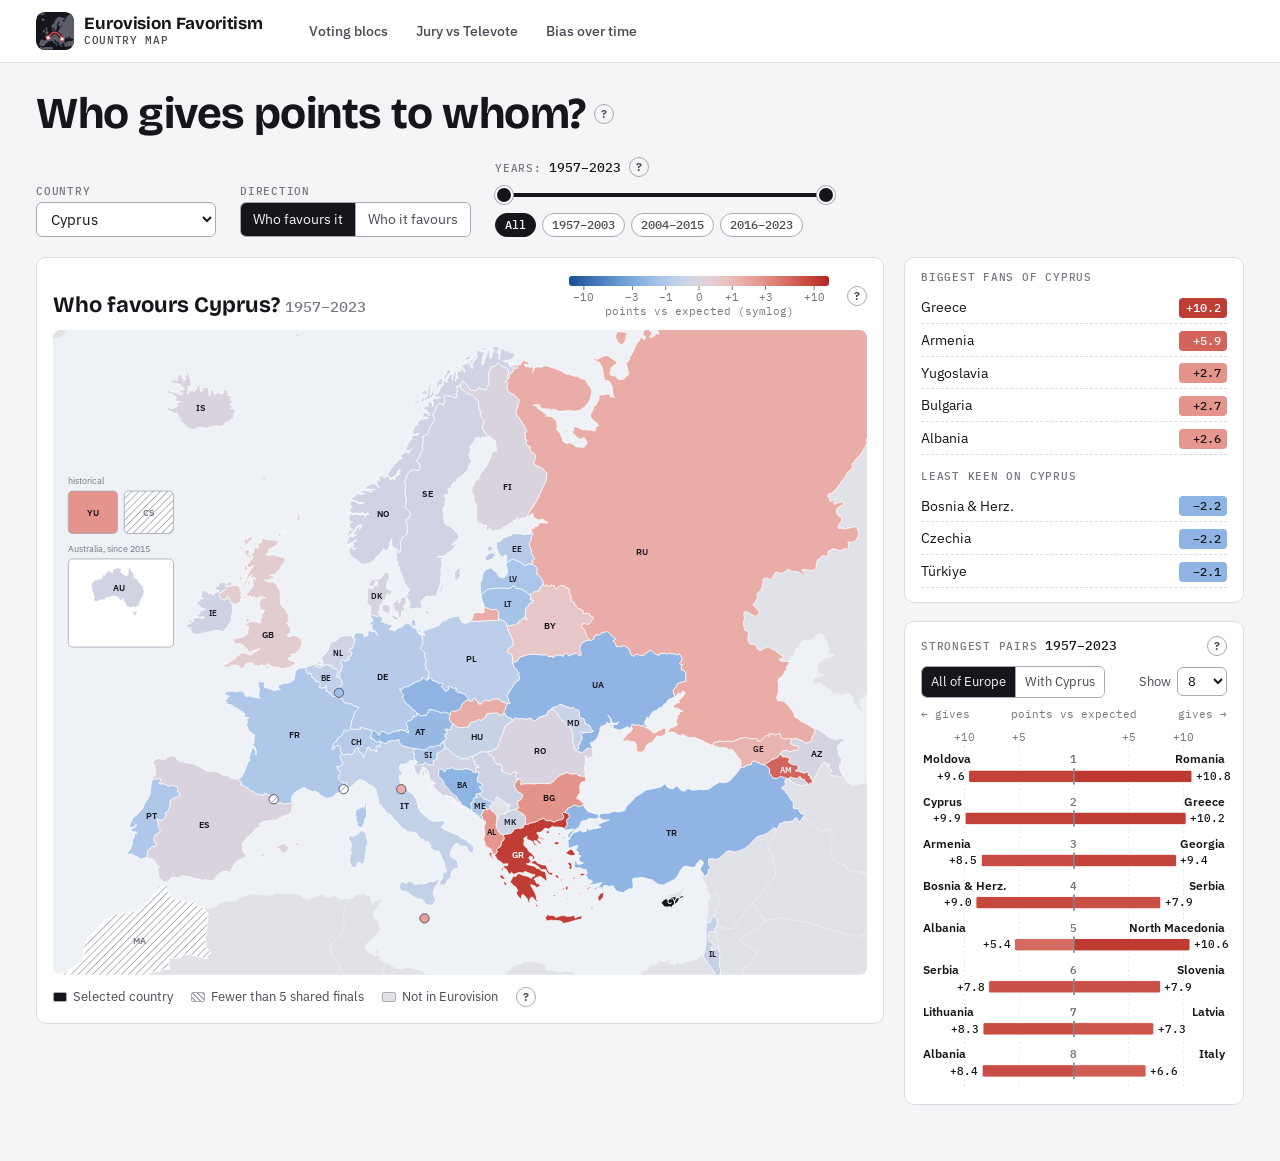
==== index.html @ 274caf83 "Replace the bond lines on the map with a paired bar chart The strongest pairs are no longer drawn on" ====
<!DOCTYPE html>
<html lang="en">
<head>
  <meta charset="utf-8">
  <meta name="viewport" content="width=device-width, initial-scale=1, viewport-fit=cover">
  <title>Eurovision favoritism map</title>
  <link rel="icon" href="img/favicon.svg" type="image/svg+xml">
  <link rel="preconnect" href="https://fonts.googleapis.com">
  <link rel="stylesheet" href="https://fonts.googleapis.com/css2?family=Bricolage+Grotesque:opsz,wght@12..96,500;12..96,700&family=IBM+Plex+Sans:wght@400;500;600&family=IBM+Plex+Mono:wght@400;500&display=swap">
  <link rel="stylesheet" href="css/site.css">
  <link rel="stylesheet" href="css/europe-map.css">
  <link rel="stylesheet" href="css/map.css">
  <script src="js/vendor/d3.min.js" defer></script>
  <script src="js/vendor/topojson-client.min.js" defer></script>
  <script type="module" src="js/pages/map.js"></script>
</head>
<body>
<header class="topbar" id="topbar"></header>

<main class="wrap">
  <header class="ttl">
    <h1>Who gives points to whom?</h1>
    <button type="button" class="help" aria-label="How to read this page" aria-controls="h-page" aria-expanded="false">?</button>
  </header>

  <div class="controls">
    <div class="ctl">
      <label for="focus">Country</label>
      <select id="focus"></select>
    </div>
    <div class="ctl">
      <span class="lbl">Direction</span>
      <div class="seg" id="direction" role="group" aria-label="Direction">
        <button type="button" data-value="in" aria-pressed="true">Who favours it</button>
        <button type="button" data-value="out" aria-pressed="false">Who it favours</button>
      </div>
    </div>
    <div class="ctl">
      <span class="ttl">
        <span class="lbl" id="years-label">Years: <span class="mono val" id="years-value">1957–2023</span></span>
        <button type="button" class="help" aria-label="About the years" aria-controls="h-years" aria-expanded="false">?</button>
      </span>
      <div class="range" id="years" role="group" aria-labelledby="years-label"></div>
      <div class="presets" id="presets">
        <button type="button" data-range="1957-2023">All</button>
        <button type="button" data-range="1957-2003">1957–2003</button>
        <button type="button" data-range="2004-2015">2004–2015</button>
        <button type="button" data-range="2016-2023">2016–2023</button>
      </div>
    </div>
  </div>

  <section class="panel" aria-label="Favoritism map">
    <div class="stage">
      <div class="stage-head">
        <h2><span id="map-title">Who favours Cyprus?</span> <span class="yr" id="map-years"></span></h2>
        <div class="ttl">
          <svg id="legend" class="legend" role="img" aria-label="Colour scale: points above or below expected, on a symmetric log scale"></svg>
          <button type="button" class="help" aria-label="About the colour scale" aria-controls="h-scale" aria-expanded="false">?</button>
        </div>
      </div>
      <div class="mapbox"><svg id="map" role="img" aria-label="Map of Europe coloured by favoritism toward the selected country"></svg></div>
      <div class="keys">
        <span class="key"><i class="swatch c-fg"></i>Selected country</span>
        <span class="key"><i class="swatch hatch"></i><span id="hatch-text">Fewer than 5 shared finals</span></span>
        <span class="key"><i class="swatch c-land"></i>Not in Eurovision</span>
        <button type="button" class="help" aria-label="About the map" aria-controls="h-keys" aria-expanded="false">?</button>
      </div>
    </div>

    <aside class="side">
      <div class="card">
        <div class="lbl" id="top-heading">Biggest fans</div>
        <ol class="rank" id="top"></ol>
        <div class="lbl" id="low-heading">Least keen</div>
        <ol class="rank" id="low"></ol>
      </div>
      <div class="card" id="bond-card">
        <div class="ttl spread">
          <div class="lbl">Strongest pairs <span class="val mono" id="bond-years"></span></div>
          <button type="button" class="help" aria-label="How to read the strongest pairs" aria-controls="h-bonds" aria-expanded="false">?</button>
        </div>
        <div class="bond-controls">
          <div class="seg" id="bond-scope" role="group" aria-label="Which pairs">
            <button type="button" data-value="all" aria-pressed="true">All of Europe</button>
            <button type="button" data-value="focus" id="bond-scope-focus" aria-pressed="false">With Cyprus</button>
          </div>
          <label class="bond-count">Show <select id="bonds">
            <option>5</option><option selected>8</option><option>10</option><option>15</option>
          </select></label>
        </div>
        <svg id="bond-chart" role="group" aria-label="The strongest mutual pairs: what each country gives the other"></svg>
      </div>
    </aside>
  </section>
</main>

<div class="help-pop" id="h-page" role="tooltip" hidden>
  <p>Pick a country in the list or click it on the map. Every other country is coloured by its <b>favoritism</b>: how many more or fewer points it gives than expected.</p>
  <p><b>Expected</b> is the average the receiving country got from all voters that year. +10 means about ten extra points in every final the two met in. A song that everyone liked raises the average too, so it does not show up as favoritism.</p>
  <p><b>Who favours it</b> colours the countries that give points to the selected country. <b>Who it favours</b> colours the countries it gives points to.</p>
  <p>The page opens on the country you are visiting from (we guess from the browser's time zone and language). Add <b>#dk</b>, <b>#se</b> and so on to the address to open on another one.</p>
</div>
<div class="help-pop" id="h-years" role="tooltip" hidden>
  <p>Only finals count, 1957–2023. There was no contest in 2020, and the 2023 "rest of world" televote is left out.</p>
  <p>A pair has to have met often enough for its average to mean something: at least <b>5</b> shared finals for ranges of 20 years or more, <b>3</b> for 8–19 years and <b>1</b> for shorter ranges. Pairs below that are hatched.</p>
  <p>The presets follow the voting rules: the 12-point system up to 2003, semi-finals from 2004, separate jury and televote points from 2016.</p>
</div>
<div class="help-pop" id="h-scale" role="tooltip" hidden>
  <p>The colours use a <b>symmetric log scale</b> (symlog). Half of all country pairs are within ±1 point and a few reach +13. On a straight scale the small ones all turn grey.</p>
  <p>Symlog is linear close to 0 and logarithmic further out, so you can tell 0.5 from 2 and also 5 from 13. A plain log scale would not work, because the values can be 0 or negative.</p>
  <p>Both sides use the same steps: equally strong red and blue mean the same number of points.</p>
</div>
<div class="help-pop" id="h-keys" role="tooltip" hidden>
  <p>Andorra, Monaco, San Marino, Malta and Luxembourg are too small to click, so they are drawn as dots.</p>
  <p>Australia, Yugoslavia and Serbia &amp; Montenegro sit in the boxes on the left. Grey countries never took part. Hover a country for its exact value.</p>
</div>
<div class="help-pop" id="h-bonds" role="tooltip" hidden>
  <p>The pairs of countries that favour <b>each other</b> most, ranked by the average of the two directions.</p>
  <p>Each row is one pair. A country's bar grows toward its own name and shows what it <b>gives</b> the other. All bars start at 0 and share one scale, so you can compare any two directly. A long and a short bar in one row is a one-sided friendship.</p>
  <p>Hover a row to find the two countries on the map. Hover a country on the map to find its pairs here. Click a row to open the map on that pair.</p>
  <p>We first drew these as arrows and then as wedges on the map. They crossed each other in the Balkans, fought with the map colours, and their thickness was hard to compare. Bar length from a shared zero is one of the most accurate ways to compare amounts (Mackinlay 1986).</p>
</div>
</body>
</html>
---- css/site.css ----
/* Shared styles: colours, type, top bar, controls, cards.
   Each page adds its own small stylesheet on top of this one. */

:root {
  --bg: #f5f5f7; --surface: #ffffff; --surface-2: #ececf1;
  --fg: #15151b; --fg-2: #4a4a56; --muted: #767682;
  --line: #dcdce4; --line-strong: #a9a9b6;
  --sea: #eef1f5; --land: #e1e2e8; --accent: #0f6b77;

  /* favoritism scale: blue = fewer points than expected, red = more */
  --neg2: #184f95; --neg1: #7fb0ec; --mid: #ebebef; --pos1: #ee9488; --pos2: #b3261e;

  --jury: #2a78d6; --tele: #eb6834;

  /* voting blocs: one hue per group, none of them the red or blue of the favoritism scale */
  --bloc-1: #008f88; --bloc-2: #e6a117; --bloc-3: #6a45ad;
  --bloc-4: #58b34a; --bloc-5: #e06aa9; --bloc-6: #8a4a1c;
  --bloc-7: #39485e; --bloc-8: #a3a23c;
  --no-bloc: #c7c8d2;

  --logo-bg: #15151b; --logo-land: #5b5c6b;

  --display: "Bricolage Grotesque", "Avenir Next", system-ui, sans-serif;
  --body: "IBM Plex Sans", system-ui, -apple-system, "Segoe UI", sans-serif;
  --mono: "IBM Plex Mono", ui-monospace, "SF Mono", Menlo, monospace;
}

@media (prefers-color-scheme: dark) {
  :root:not([data-theme="light"]) {
    --bg: #121216; --surface: #1b1b21; --surface-2: #26262e;
    --fg: #efeff3; --fg-2: #c2c2cc; --muted: #8e8e9a;
    --line: #33333d; --line-strong: #5a5a66;
    --sea: #16171c; --land: #24252c; --accent: #55b8c4;
    --neg2: #6aa6f0; --neg1: #2b5591; --mid: #3a3a43; --pos1: #8e3a33; --pos2: #ef6b62;
    --jury: #3987e5; --tele: #d95926;
    --bloc-1: #2bb8af; --bloc-2: #e0a02a; --bloc-3: #a288e3; --bloc-4: #6cc45c; --bloc-5: #e57fb6; --bloc-6: #c07a45; --bloc-7: #8fa0b8; --bloc-8: #c2c15a; --no-bloc: #3b3c47;
    --logo-bg: #26262e; --logo-land: #6a6b7a;
    color-scheme: dark;
  }
}
:root[data-theme="dark"] {
  --bg: #121216; --surface: #1b1b21; --surface-2: #26262e;
  --fg: #efeff3; --fg-2: #c2c2cc; --muted: #8e8e9a;
  --line: #33333d; --line-strong: #5a5a66;
  --sea: #16171c; --land: #24252c; --accent: #55b8c4;
  --neg2: #6aa6f0; --neg1: #2b5591; --mid: #3a3a43; --pos1: #8e3a33; --pos2: #ef6b62;
  --jury: #3987e5; --tele: #d95926;
  --bloc-1: #2bb8af; --bloc-2: #e0a02a; --bloc-3: #a288e3; --bloc-4: #6cc45c; --bloc-5: #e57fb6; --bloc-6: #c07a45; --bloc-7: #8fa0b8; --bloc-8: #c2c15a; --no-bloc: #3b3c47;
  --logo-bg: #26262e; --logo-land: #6a6b7a;
  color-scheme: dark;
}

* { box-sizing: border-box; }
[hidden] { display: none !important; }
body { margin: 0; background: var(--bg); color: var(--fg); font: 15px/1.55 var(--body); }
h1 { font: 700 clamp(28px, 4.4vw, 44px)/1.05 var(--display); margin: 0; letter-spacing: -.01em; text-wrap: balance; }
h2 { font: 700 22px/1.2 var(--display); margin: 0; text-wrap: balance; }
h2 .yr { font: 500 15px/1 var(--mono); color: var(--muted); }
svg { display: block; width: 100%; height: auto; }
svg text { font-family: var(--body); }
svg .mono, .mono { font-family: var(--mono); }
button:focus-visible, select:focus-visible, a:focus-visible { outline: 2px solid var(--accent); outline-offset: 2px; }
.visually-hidden { position: absolute; width: 1px; height: 1px; overflow: hidden; clip-path: inset(50%); white-space: nowrap; }

@media (prefers-reduced-motion: reduce) {
  * { transition: none !important; animation: none !important; }
}

/* ---------- top bar */
.topbar { display: block; position: sticky; top: 0; z-index: 30; background: color-mix(in srgb, var(--surface) 92%, transparent); backdrop-filter: blur(8px); border-bottom: 1px solid var(--line); }
.topbar-in { width: 100%; max-width: 1240px; margin: 0 auto; padding-block: 10px; padding-left: max(16px, env(safe-area-inset-left, 0px)); padding-right: max(16px, env(safe-area-inset-right, 0px)); display: flex; align-items: center; gap: 12px 28px; flex-wrap: wrap; }
.brand { display: flex; align-items: center; gap: 10px; color: var(--fg); text-decoration: none; border-radius: 10px; padding: 2px 6px 2px 2px; margin-left: -2px; }
.brand:hover .brand-txt b { text-decoration: underline; text-underline-offset: 3px; }
.logo { width: 38px; height: 38px; flex: none; }
.logo-bg { fill: var(--logo-bg); }
.logo-land { fill: var(--logo-land); }
.logo-arc { fill: none; stroke: #e5484d; stroke-width: 2.6; stroke-linecap: round; }
.logo-arc-halo { fill: none; stroke: var(--logo-bg); stroke-width: 5.5; stroke-linecap: round; }
.logo-dot { fill: #ffffff; stroke: #e5484d; stroke-width: 1.6; }
.brand-txt { display: grid; line-height: 1.15; }
.brand-txt b { font: 700 17px/1.1 var(--display); letter-spacing: -.005em; }
.brand-txt small { font: 500 11px/1.3 var(--mono); letter-spacing: .06em; text-transform: uppercase; color: var(--muted); }
.brand[aria-current=page] .brand-txt small { color: var(--fg-2); }
.topbar nav { min-width: 0; flex: 1 1 200px; }
.topbar nav ul { list-style: none; margin: 0; padding: 0; display: flex; gap: 4px; overflow-x: auto; scrollbar-width: none; }
.topbar nav a { display: block; white-space: nowrap; font: 500 14px/1 var(--body); color: var(--fg-2); text-decoration: none; padding: 10px 12px; border-radius: 7px; }
.topbar nav a:hover { background: var(--surface-2); color: var(--fg); }
.topbar nav a[aria-current=page] { background: var(--fg); color: var(--bg); }

/* ---------- page layout */
.wrap { max-width: 1240px; margin: 0 auto; padding-block: 28px 56px; padding-left: max(16px, env(safe-area-inset-left, 0px)); padding-right: max(16px, env(safe-area-inset-right, 0px)); display: grid; gap: 20px; }
.ttl { display: flex; align-items: center; gap: 8px; flex-wrap: wrap; min-width: 0; }
.ttl.spread { justify-content: space-between; }
.panel { display: grid; grid-template-columns: minmax(0, 1fr) var(--aside, 290px); gap: 20px; align-items: start; }
@media (max-width: 920px) { .panel { grid-template-columns: minmax(0, 1fr); } }
.stage, .card { background: var(--surface); border: 1px solid var(--line); border-radius: 10px; display: grid; }
.stage { padding: 16px; min-width: 0; gap: 12px; }
.card { padding: 14px 16px; gap: 10px; }
.card p { margin: 0; color: var(--fg-2); }
.stage-head { display: flex; flex-wrap: wrap; justify-content: space-between; align-items: end; gap: 10px 20px; }
.side { display: grid; gap: 18px; font-size: 14px; }
.scroll { overflow-x: auto; min-width: 0; }
.sub { margin: 0; color: var(--fg-2); font-size: 14px; max-width: 70ch; }
.loading { color: var(--muted); font-size: 14px; }
.error { color: var(--pos2); }

/* ---------- controls */
.controls { display: flex; flex-wrap: wrap; gap: 14px 24px; align-items: end; }
.ctl { display: grid; gap: 5px; }
.lbl, .ctl label { font: 500 11px/1 var(--mono); letter-spacing: .07em; text-transform: uppercase; color: var(--muted); }
.lbl .val, .ctl label .val { color: var(--fg); text-transform: none; letter-spacing: 0; font-size: 13px; }
select { font: inherit; color: var(--fg); background: var(--surface); border: 1px solid var(--line-strong); border-radius: 6px; padding: 6px 10px; min-width: 180px; }
input[type=range] { width: 200px; accent-color: var(--fg); margin: 6px 0 2px; }

.seg { display: inline-flex; border: 1px solid var(--line-strong); border-radius: 6px; overflow: hidden; }
.seg button { font: inherit; font-size: 14px; background: var(--surface); color: var(--fg-2); border: 0; padding: 6px 12px; cursor: pointer; }
.seg button + button { border-left: 1px solid var(--line-strong); }
.seg button[aria-pressed=true] { background: var(--fg); color: var(--bg); }
.seg.tight { margin-top: 4px; }

.presets { display: flex; flex-wrap: wrap; gap: 6px; }
.presets button { font: 500 12px/1 var(--mono); background: var(--surface); color: var(--fg-2); border: 1px solid var(--line-strong); border-radius: 999px; padding: 5px 9px; cursor: pointer; }
.presets button[aria-pressed=true] { background: var(--fg); color: var(--bg); border-color: var(--fg); }

/* two-handle year slider (js/shared/year-range.js) */
.range { position: relative; width: min(var(--range-w, 340px), 82vw); height: 26px; }
.range .track, .range .fill { position: absolute; top: 11px; height: 4px; border-radius: 2px; }
.range .track { left: 9px; right: 9px; background: var(--line); }
.range .fill { background: var(--fg); }
.range input[type=range] { position: absolute; inset: 0; width: 100%; height: 26px; margin: 0; background: none; pointer-events: none; -webkit-appearance: none; appearance: none; }
.range input[type=range]::-webkit-slider-runnable-track { background: none; height: 26px; }
.range input[type=range]::-moz-range-track { background: none; }
.range input[type=range]::-webkit-slider-thumb { -webkit-appearance: none; pointer-events: auto; width: 18px; height: 18px; margin-top: 4px; border-radius: 50%; background: var(--fg); border: 2px solid var(--surface); box-shadow: 0 0 0 1px var(--line-strong); cursor: grab; }
.range input[type=range]::-moz-range-thumb { pointer-events: auto; width: 14px; height: 14px; border-radius: 50%; background: var(--fg); border: 2px solid var(--surface); box-shadow: 0 0 0 1px var(--line-strong); cursor: grab; }
.range input[type=range]:focus-visible { outline: none; }
.range input[type=range]:focus-visible::-webkit-slider-thumb { box-shadow: 0 0 0 3px var(--accent); }
.range input[type=range]:focus-visible::-moz-range-thumb { box-shadow: 0 0 0 3px var(--accent); }
.range-ticks { display: flex; justify-content: space-between; width: min(var(--range-w, 340px), 82vw); padding: 0 4px; font: 11px/1 var(--mono); color: var(--muted); }

/* ---------- legends and ranked lists */
.keys { display: flex; flex-wrap: wrap; gap: 6px 18px; font-size: 13px; color: var(--fg-2); align-items: center; }
.key { display: inline-flex; align-items: center; gap: 6px; }
/* a swatch takes its colour from --c, set by one of the c-* classes */
.swatch { width: 14px; height: 10px; border-radius: 2px; display: inline-block; background: var(--c, transparent); border: 1px solid var(--line-strong); }
.swatch.dot { width: 10px; height: 10px; border-radius: 50%; border: 0; }
.swatch.ring { width: 10px; height: 10px; border-radius: 50%; background: transparent; border: 2px solid var(--fg-2); }
.swatch.line { width: 18px; height: 0; background: none; border: 0; border-top: 2.5px solid var(--c, var(--fg)); border-radius: 0; }
.swatch.line.dash { border-top-style: dashed; }
.swatch.hatch { background: repeating-linear-gradient(45deg, var(--surface) 0 2px, var(--line-strong) 2px 3.5px); }
.c-fg { --c: var(--fg); } .c-fg2 { --c: var(--fg-2); } .c-land { --c: var(--land); }
.c-nobloc { --c: var(--no-bloc); } .c-jury { --c: var(--jury); } .c-tele { --c: var(--tele); } .c-accent { --c: var(--accent); }

.rank { margin: 0; padding: 0; list-style: none; display: grid; gap: 2px; font-variant-numeric: tabular-nums; }
.rank li { display: grid; grid-template-columns: 1fr auto; gap: 10px; align-items: center; padding: 4px 0; border-bottom: 1px dashed var(--line); }
.rank li button { all: unset; cursor: pointer; color: var(--fg); }
.rank li button:hover { text-decoration: underline; }
.rank li button:focus-visible { outline: 2px solid var(--accent); outline-offset: 2px; }
.rank .empty { color: var(--muted); }
.rank + .lbl { margin-top: 6px; }
.pill { font: 500 12px/1 var(--mono); padding: 4px 6px; border-radius: 4px; min-width: 48px; text-align: right; }

/* ---------- tooltip */
.tip { position: fixed; z-index: 40; pointer-events: none; background: var(--surface); color: var(--fg); border: 1px solid var(--line-strong); border-radius: 6px; padding: 7px 10px; font-size: 13px; line-height: 1.4; box-shadow: 0 4px 14px rgb(0 0 0 / .14); max-width: 260px; }
.tip b { font-weight: 600; }
.tip .m { font-family: var(--mono); color: var(--fg-2); }

/* ---------- "?" help buttons: hover or focus to peek, click to pin, Esc to close */
.help { all: unset; box-sizing: border-box; display: inline-grid; place-items: center; width: 20px; height: 20px; flex: none; border-radius: 50%; border: 1.5px solid var(--line-strong); color: var(--fg-2); font: 600 12px/1 var(--body); cursor: help; vertical-align: middle; text-transform: none; letter-spacing: 0; }
.help:hover, .help[aria-expanded=true] { background: var(--fg); color: var(--bg); border-color: var(--fg); }
.help:focus-visible { outline: 2px solid var(--accent); outline-offset: 2px; }
.help-pop { position: fixed; z-index: 50; max-width: calc(100vw - 24px); background: var(--surface); color: var(--fg-2); border: 1px solid var(--line-strong); border-radius: 8px; padding: 12px 14px; font: 400 13.5px/1.5 var(--body); box-shadow: 0 8px 24px rgb(0 0 0 / .18); }
.help-pop b { color: var(--fg); font-weight: 600; }
.help-pop p { margin: 0 0 7px; }
.help-pop p:last-child { margin: 0; }

/* ---------- chart pieces shared by the pages */
.axis text, .tick-label { font: 11px var(--mono); fill: var(--muted); }
.axis line, .axis path { stroke: none; }
.grid line { stroke: var(--line); stroke-width: .8; }
.grid .zero { stroke-width: 1.2; }
.country { cursor: pointer; transition: fill .25s; }
---- css/europe-map.css ----
/* The Europe map (js/shared/europe-map.js), used on the country map and the voting-blocs page. */
.mapbox { border-radius: 8px; overflow: hidden; background: var(--sea); }
.map-context path { fill: var(--land); stroke: var(--sea); stroke-width: .6; }
.country { stroke: var(--surface); stroke-width: .8; }
.country.micro { stroke: var(--fg-2); stroke-width: 1; }
.country.micro.is-selected { r: 7px; }
.country.boxed { stroke: var(--line-strong); stroke-width: 1; }
/* outline of the hovered country: a copy of its shape, drawn above all the others */
.country-outline { fill: none; stroke: var(--fg); stroke-width: 3; stroke-linejoin: round; pointer-events: none; }
.country.is-dim { opacity: .25; }
.map-frame { fill: var(--surface); stroke: var(--line-strong); }
.map-note { font-size: 11px; fill: var(--muted); }
.map-labels { pointer-events: none; font-weight: 600; }
---- css/map.css ----
/* Country map page */
:root { --aside: 340px; }
.legend { width: 280px; }

/* strongest pairs: a paired bar chart beside the map */
.bond-controls { display: flex; flex-wrap: wrap; gap: 8px 12px; align-items: center; justify-content: space-between; }
.bond-controls .seg button { font-size: 13px; padding: 5px 9px; }
.bond-count { font-size: 13px; color: var(--fg-2); display: inline-flex; gap: 6px; align-items: center; }
.bond-count select { min-width: 0; padding: 4px 6px; font-size: 13px; }
#bond-chart { overflow: visible; }
#bond-chart .grid line { stroke: var(--line); stroke-dasharray: 2 3; }
.pair { cursor: pointer; outline: none; }
.pair .row-bg { fill: transparent; }
.pair:hover .row-bg, .pair:focus-visible .row-bg, .pair.is-on .row-bg { fill: var(--surface-2); }
.pair:focus-visible .row-bg { stroke: var(--accent); stroke-width: 1.5; }
.pair-name { font-size: 13px; font-weight: 600; fill: var(--fg); }
.rank-no { font: 600 11px var(--mono); fill: var(--muted); }
.bar { stroke: var(--surface); stroke-width: 1; }
.bar-value { font: 500 11px var(--mono); }
.mid-line { stroke: var(--fg-2); stroke-width: 1.2; }
.empty-note { font-size: 13px; fill: var(--muted); }
#bond-chart.has-focus .pair:not(.is-on) { opacity: .3; }
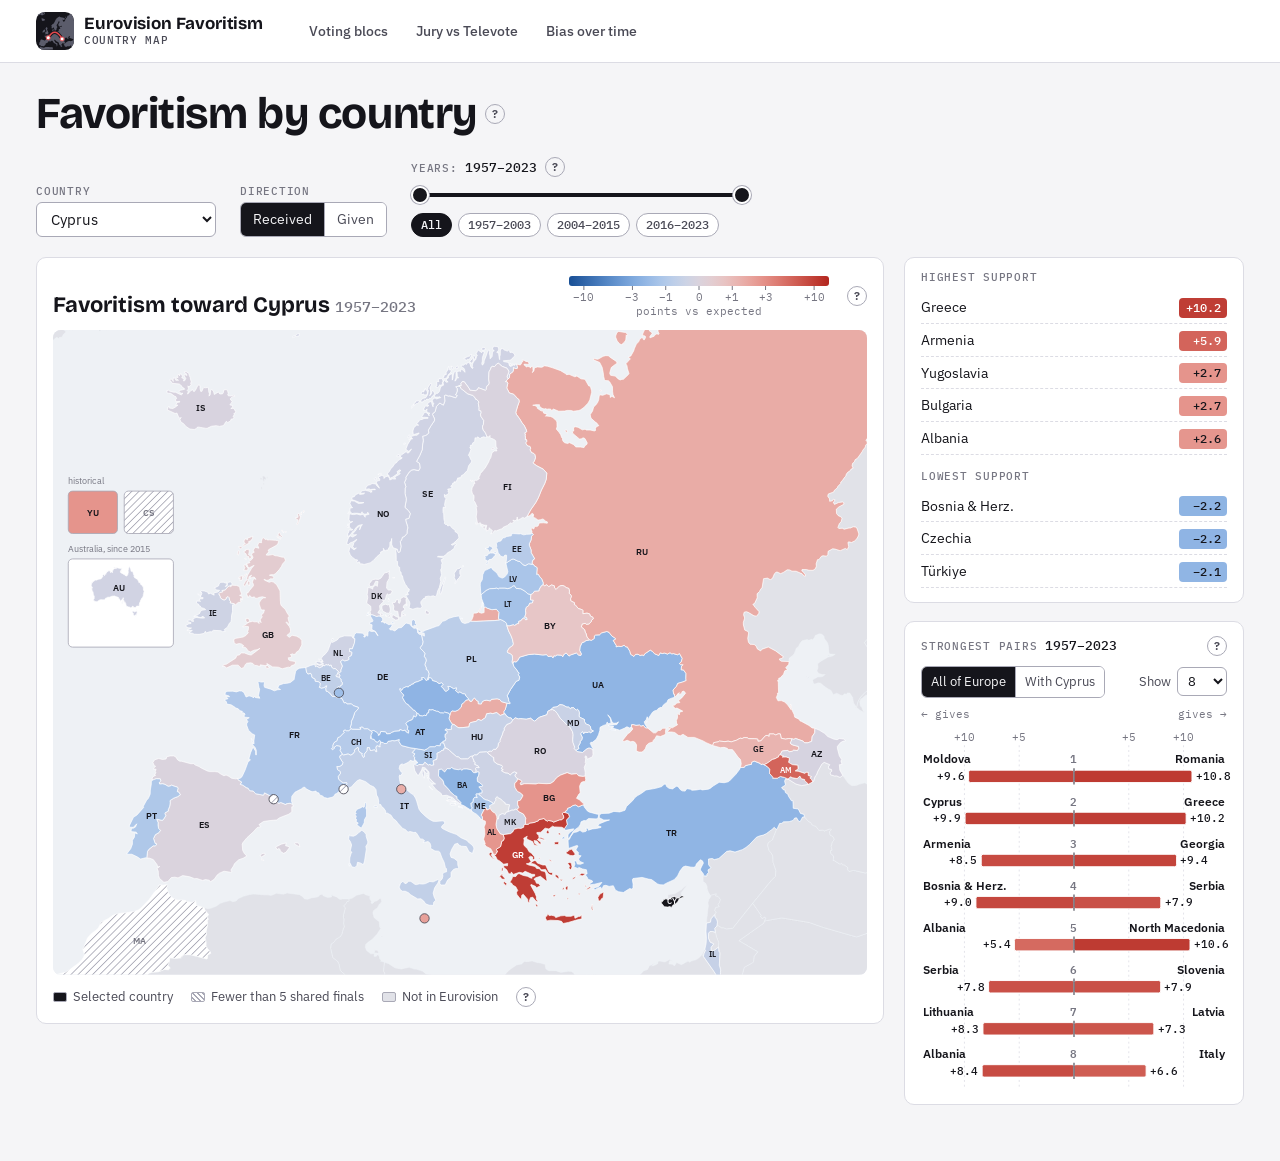
==== commit 2358f2ea: "Rewrite page text in a neutral register and shorten it Headings, labels, tooltips and help boxes rew" ====
--- a/index.html
+++ b/index.html
@@ -19,7 +19,7 @@
 
 <main class="wrap">
   <header class="ttl">
-    <h1>Who gives points to whom?</h1>
+    <h1>Favoritism by country</h1>
     <button type="button" class="help" aria-label="How to read this page" aria-controls="h-page" aria-expanded="false">?</button>
   </header>
 
@@ -31,8 +31,8 @@
     <div class="ctl">
       <span class="lbl">Direction</span>
       <div class="seg" id="direction" role="group" aria-label="Direction">
-        <button type="button" data-value="in" aria-pressed="true">Who favours it</button>
-        <button type="button" data-value="out" aria-pressed="false">Who it favours</button>
+        <button type="button" data-value="in" aria-pressed="true">Received</button>
+        <button type="button" data-value="out" aria-pressed="false">Given</button>
       </div>
     </div>
     <div class="ctl">
@@ -53,7 +53,7 @@
   <section class="panel" aria-label="Favoritism map">
     <div class="stage">
       <div class="stage-head">
-        <h2><span id="map-title">Who favours Cyprus?</span> <span class="yr" id="map-years"></span></h2>
+        <h2><span id="map-title">Favoritism toward Cyprus</span> <span class="yr" id="map-years"></span></h2>
         <div class="ttl">
           <svg id="legend" class="legend" role="img" aria-label="Colour scale: points above or below expected, on a symmetric log scale"></svg>
           <button type="button" class="help" aria-label="About the colour scale" aria-controls="h-scale" aria-expanded="false">?</button>
@@ -62,7 +62,7 @@
       <div class="mapbox"><svg id="map" role="img" aria-label="Map of Europe coloured by favoritism toward the selected country"></svg></div>
       <div class="keys">
         <span class="key"><i class="swatch c-fg"></i>Selected country</span>
-        <span class="key"><i class="swatch hatch"></i><span id="hatch-text">Fewer than 5 shared finals</span></span>
+        <span class="key"><i class="swatch hatch"></i><span id="hatch-text">Insufficient data</span></span>
         <span class="key"><i class="swatch c-land"></i>Not in Eurovision</span>
         <button type="button" class="help" aria-label="About the map" aria-controls="h-keys" aria-expanded="false">?</button>
       </div>
@@ -70,9 +70,9 @@
 
     <aside class="side">
       <div class="card">
-        <div class="lbl" id="top-heading">Biggest fans</div>
+        <div class="lbl" id="top-heading">Highest</div>
         <ol class="rank" id="top"></ol>
-        <div class="lbl" id="low-heading">Least keen</div>
+        <div class="lbl" id="low-heading">Lowest</div>
         <ol class="rank" id="low"></ol>
       </div>
       <div class="card" id="bond-card">
@@ -96,30 +96,21 @@
 </main>
 
 <div class="help-pop" id="h-page" role="tooltip" hidden>
-  <p>Pick a country in the list or click it on the map. Every other country is coloured by its <b>favoritism</b>: how many more or fewer points it gives than expected.</p>
-  <p><b>Expected</b> is the average the receiving country got from all voters that year. +10 means about ten extra points in every final the two met in. A song that everyone liked raises the average too, so it does not show up as favoritism.</p>
-  <p><b>Who favours it</b> colours the countries that give points to the selected country. <b>Who it favours</b> colours the countries it gives points to.</p>
-  <p>The page opens on the country you are visiting from (we guess from the browser's time zone and language). Add <b>#dk</b>, <b>#se</b> and so on to the address to open on another one.</p>
+  <p><b>Favoritism</b> is the points one country gives another, minus the average the recipient received from all voters that year, averaged over their shared finals.</p>
+  <p>Select a country in the list or on the map.</p>
 </div>
 <div class="help-pop" id="h-years" role="tooltip" hidden>
-  <p>Only finals count, 1957–2023. There was no contest in 2020, and the 2023 "rest of world" televote is left out.</p>
-  <p>A pair has to have met often enough for its average to mean something: at least <b>5</b> shared finals for ranges of 20 years or more, <b>3</b> for 8–19 years and <b>1</b> for shorter ranges. Pairs below that are hatched.</p>
-  <p>The presets follow the voting rules: the 12-point system up to 2003, semi-finals from 2004, separate jury and televote points from 2016.</p>
+  <p>Finals only, 1957–2023; no contest in 2020. Minimum shared finals per pair: 5 for ranges of 20+ years, 3 for 8–19 years, 1 otherwise.</p>
 </div>
 <div class="help-pop" id="h-scale" role="tooltip" hidden>
-  <p>The colours use a <b>symmetric log scale</b> (symlog). Half of all country pairs are within ±1 point and a few reach +13. On a straight scale the small ones all turn grey.</p>
-  <p>Symlog is linear close to 0 and logarithmic further out, so you can tell 0.5 from 2 and also 5 from 13. A plain log scale would not work, because the values can be 0 or negative.</p>
-  <p>Both sides use the same steps: equally strong red and blue mean the same number of points.</p>
+  <p>Symmetric log scale: linear near zero and logarithmic beyond ±1, so both small and large values remain distinguishable. Red and blue are symmetric.</p>
 </div>
 <div class="help-pop" id="h-keys" role="tooltip" hidden>
-  <p>Andorra, Monaco, San Marino, Malta and Luxembourg are too small to click, so they are drawn as dots.</p>
-  <p>Australia, Yugoslavia and Serbia &amp; Montenegro sit in the boxes on the left. Grey countries never took part. Hover a country for its exact value.</p>
+  <p>Micro-states are shown as dots; Australia and former states in the inset boxes.</p>
 </div>
 <div class="help-pop" id="h-bonds" role="tooltip" hidden>
-  <p>The pairs of countries that favour <b>each other</b> most, ranked by the average of the two directions.</p>
-  <p>Each row is one pair. A country's bar grows toward its own name and shows what it <b>gives</b> the other. All bars start at 0 and share one scale, so you can compare any two directly. A long and a short bar in one row is a one-sided friendship.</p>
-  <p>Hover a row to find the two countries on the map. Hover a country on the map to find its pairs here. Click a row to open the map on that pair.</p>
-  <p>We first drew these as arrows and then as wedges on the map. They crossed each other in the Balkans, fought with the map colours, and their thickness was hard to compare. Bar length from a shared zero is one of the most accurate ways to compare amounts (Mackinlay 1986).</p>
+  <p>Pairs ranked by mutual favoritism (mean of both directions). Each bar shows the points given by the country on that side, on a shared scale from zero.</p>
+  <p>Hover a row to locate the pair on the map.</p>
 </div>
 </body>
 </html>
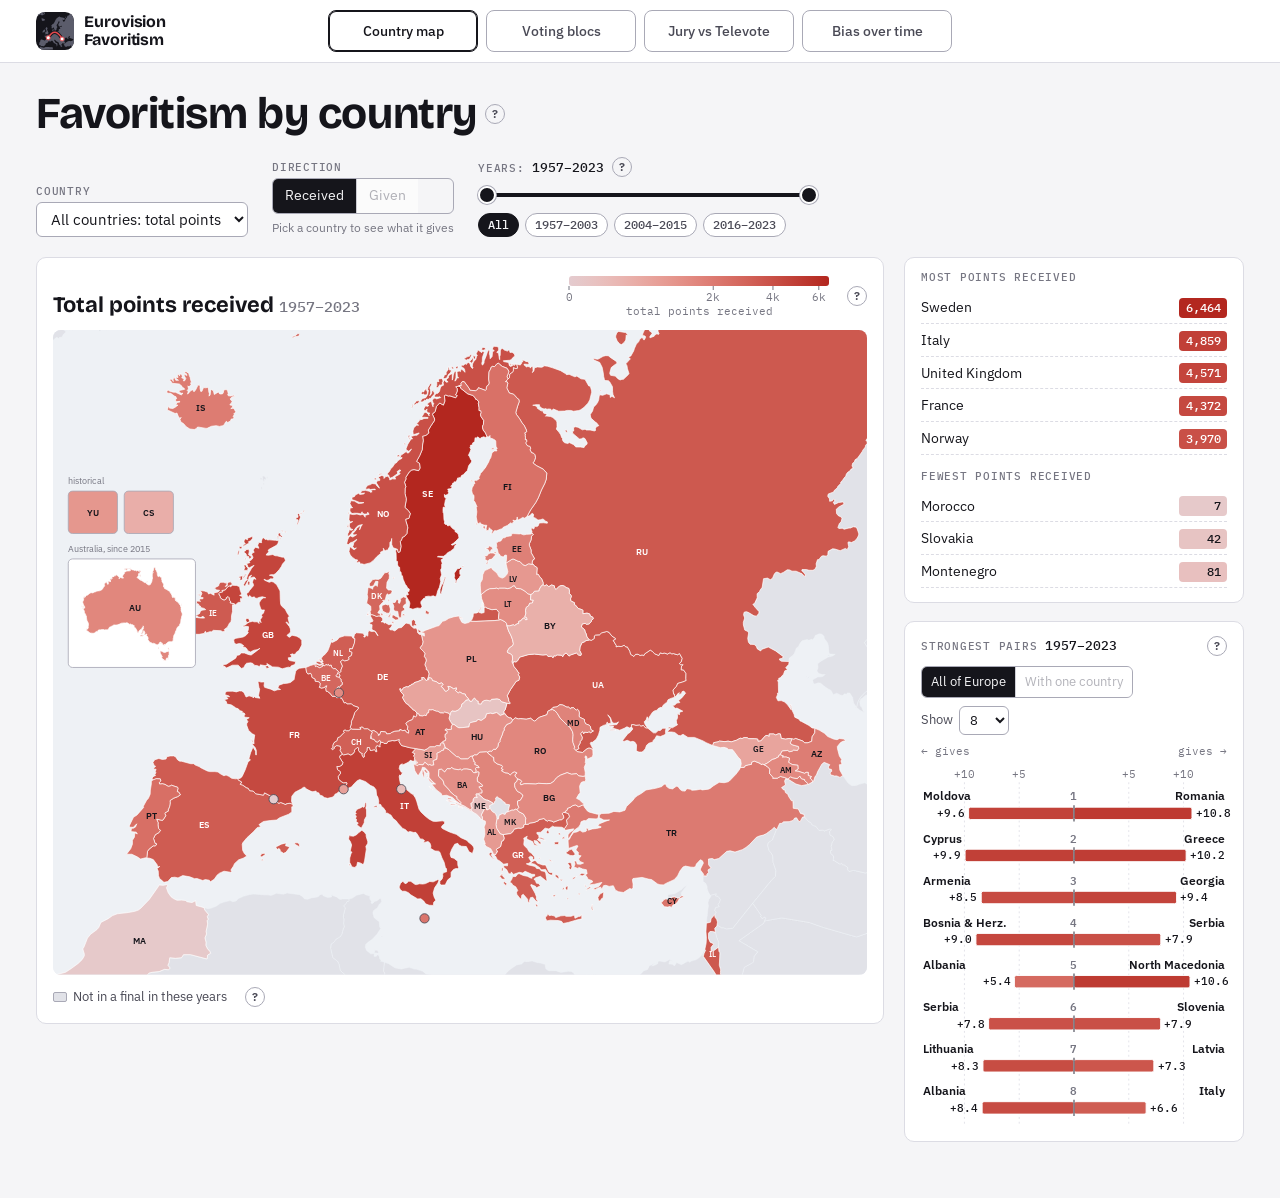
==== commit f6f5d93e: "Map opens on total points; grey out countries with no final; larger Australia; show 2020 as a gap in" ====
--- a/index.html
+++ b/index.html
@@ -32,8 +32,9 @@
       <span class="lbl">Direction</span>
       <div class="seg" id="direction" role="group" aria-label="Direction">
         <button type="button" data-value="in" aria-pressed="true">Received</button>
-        <button type="button" data-value="out" aria-pressed="false">Given</button>
+        <button type="button" data-value="out" id="dir-out" aria-pressed="false" disabled>Given</button>
       </div>
+      <span class="hint" id="focus-hint">Pick a country to see what it gives</span>
     </div>
     <div class="ctl">
       <span class="ttl">
@@ -53,17 +54,17 @@
   <section class="panel" aria-label="Favoritism map">
     <div class="stage">
       <div class="stage-head">
-        <h2><span id="map-title">Favoritism toward Cyprus</span> <span class="yr" id="map-years"></span></h2>
+        <h2><span id="map-title">Total points received</span> <span class="yr" id="map-years"></span></h2>
         <div class="ttl">
           <svg id="legend" class="legend" role="img" aria-label="Colour scale: points above or below expected, on a symmetric log scale"></svg>
           <button type="button" class="help" aria-label="About the colour scale" aria-controls="h-scale" aria-expanded="false">?</button>
         </div>
       </div>
-      <div class="mapbox"><svg id="map" role="img" aria-label="Map of Europe coloured by favoritism toward the selected country"></svg></div>
+      <div class="mapbox"><svg id="map" role="img" aria-label="Map of Europe coloured by total points received"></svg></div>
       <div class="keys">
-        <span class="key"><i class="swatch c-fg"></i>Selected country</span>
-        <span class="key"><i class="swatch hatch"></i><span id="hatch-text">Insufficient data</span></span>
-        <span class="key"><i class="swatch c-land"></i>Not in Eurovision</span>
+        <span class="key" id="key-selected" hidden><i class="swatch c-fg"></i>Selected country (click again for totals)</span>
+        <span class="key" id="key-hatch" hidden><i class="swatch hatch"></i><span id="hatch-text">Insufficient data</span></span>
+        <span class="key"><i class="swatch c-land"></i>Not in a final in these years</span>
         <button type="button" class="help" aria-label="About the map" aria-controls="h-keys" aria-expanded="false">?</button>
       </div>
     </div>
@@ -97,16 +98,17 @@
 
 <div class="help-pop" id="h-page" role="tooltip" hidden>
   <p><b>Favoritism</b> is the points one country gives another, minus the average the recipient received from all voters that year, averaged over their shared finals.</p>
-  <p>Select a country in the list or on the map.</p>
+  <p>The map opens on the <b>total points</b> each country received in the selected years. Select a country in the list or on the map to see its favoritism; click it again to go back to the totals.</p>
 </div>
 <div class="help-pop" id="h-years" role="tooltip" hidden>
   <p>Finals only, 1957–2023; no contest in 2020. Minimum shared finals per pair: 5 for ranges of 20+ years, 3 for 8–19 years, 1 otherwise.</p>
 </div>
 <div class="help-pop" id="h-scale" role="tooltip" hidden>
   <p>Symmetric log scale: linear near zero and logarithmic beyond ±1, so both small and large values remain distinguishable. Red and blue are symmetric.</p>
+  <p>Total points use the red half of the same colours on a square-root scale, from light (few points) to dark red (most).</p>
 </div>
 <div class="help-pop" id="h-keys" role="tooltip" hidden>
-  <p>Micro-states are shown as dots; Australia and former states in the inset boxes.</p>
+  <p>Micro-states are shown as dots; Australia and former states in the inset boxes. Grey countries were in no final in the selected years.</p>
 </div>
 <div class="help-pop" id="h-bonds" role="tooltip" hidden>
   <p>Pairs ranked by mutual favoritism (mean of both directions). Each bar shows the points given by the country on that side, on a shared scale from zero.</p>
--- a/css/site.css
+++ b/css/site.css
@@ -66,26 +66,37 @@
   * { transition: none !important; animation: none !important; }
 }
 
-/* ---------- top bar */
+/* ---------- top bar: logo left, four equal page boxes centred */
 .topbar { display: block; position: sticky; top: 0; z-index: 30; background: color-mix(in srgb, var(--surface) 92%, transparent); backdrop-filter: blur(8px); border-bottom: 1px solid var(--line); }
-.topbar-in { width: 100%; max-width: 1240px; margin: 0 auto; padding-block: 10px; padding-left: max(16px, env(safe-area-inset-left, 0px)); padding-right: max(16px, env(safe-area-inset-right, 0px)); display: flex; align-items: center; gap: 12px 28px; flex-wrap: wrap; }
-.brand { display: flex; align-items: center; gap: 10px; color: var(--fg); text-decoration: none; border-radius: 10px; padding: 2px 6px 2px 2px; margin-left: -2px; }
-.brand:hover .brand-txt b { text-decoration: underline; text-underline-offset: 3px; }
+.topbar-in { width: 100%; max-width: 1240px; margin: 0 auto; padding-block: 10px; padding-left: max(16px, env(safe-area-inset-left, 0px)); padding-right: max(16px, env(safe-area-inset-right, 0px));
+  display: grid; grid-template-columns: 1fr auto 1fr; align-items: center; gap: 10px 24px; }
+.brand { justify-self: start; display: flex; align-items: center; gap: 10px; color: var(--fg); text-decoration: none; border-radius: 10px; padding: 2px 6px 2px 2px; margin-left: -2px; }
+.brand:hover .brand-txt { text-decoration: underline; text-underline-offset: 3px; }
 .logo { width: 38px; height: 38px; flex: none; }
 .logo-bg { fill: var(--logo-bg); }
 .logo-land { fill: var(--logo-land); }
 .logo-arc { fill: none; stroke: #e5484d; stroke-width: 2.6; stroke-linecap: round; }
 .logo-arc-halo { fill: none; stroke: var(--logo-bg); stroke-width: 5.5; stroke-linecap: round; }
 .logo-dot { fill: #ffffff; stroke: #e5484d; stroke-width: 1.6; }
-.brand-txt { display: grid; line-height: 1.15; }
-.brand-txt b { font: 700 17px/1.1 var(--display); letter-spacing: -.005em; }
-.brand-txt small { font: 500 11px/1.3 var(--mono); letter-spacing: .06em; text-transform: uppercase; color: var(--muted); }
-.brand[aria-current=page] .brand-txt small { color: var(--fg-2); }
-.topbar nav { min-width: 0; flex: 1 1 200px; }
-.topbar nav ul { list-style: none; margin: 0; padding: 0; display: flex; gap: 4px; overflow-x: auto; scrollbar-width: none; }
-.topbar nav a { display: block; white-space: nowrap; font: 500 14px/1 var(--body); color: var(--fg-2); text-decoration: none; padding: 10px 12px; border-radius: 7px; }
-.topbar nav a:hover { background: var(--surface-2); color: var(--fg); }
-.topbar nav a[aria-current=page] { background: var(--fg); color: var(--bg); }
+.brand-txt { font: 700 16px/1.15 var(--display); letter-spacing: -.005em; max-width: 11ch; }
+.topbar nav { grid-column: 2; }
+.topbar nav ul { list-style: none; margin: 0; padding: 0; display: grid; grid-template-columns: repeat(4, 150px); gap: 8px; }
+.topbar nav a { display: grid; place-items: center; height: 42px; padding: 0 10px; text-align: center; font: 500 14px/1.2 var(--body); color: var(--fg-2); text-decoration: none;
+  background: var(--surface); border: 1px solid var(--line-strong); border-radius: 8px; transition: border-color .15s, color .15s; }
+.topbar nav a:hover { border-color: var(--fg-2); color: var(--fg); }
+.topbar nav a[aria-current=page] { color: var(--fg); border-color: var(--fg); box-shadow: inset 0 0 0 1px var(--fg); }
+
+/* narrower screens: logo on its own row, boxes across the full width, then two by two */
+@media (max-width: 1000px) {
+  .topbar-in { grid-template-columns: 1fr; }
+  .brand-txt { max-width: none; }
+  .topbar nav { grid-column: 1; }
+  .topbar nav ul { grid-template-columns: repeat(4, 1fr); }
+}
+@media (max-width: 560px) {
+  .topbar nav ul { grid-template-columns: repeat(2, 1fr); }
+  .topbar nav a { height: 38px; font-size: 13px; }
+}
 
 /* ---------- page layout */
 .wrap { max-width: 1240px; margin: 0 auto; padding-block: 28px 56px; padding-left: max(16px, env(safe-area-inset-left, 0px)); padding-right: max(16px, env(safe-area-inset-right, 0px)); display: grid; gap: 20px; }
@@ -179,3 +190,5 @@
 .grid line { stroke: var(--line); stroke-width: .8; }
 .grid .zero { stroke-width: 1.2; }
 .country { cursor: pointer; transition: fill .25s; }
+/* 2020, the year without a contest, on line chart axes */
+.tick-label.no-contest { fill-opacity: .6; font-style: italic; }
--- a/css/europe-map.css
+++ b/css/europe-map.css
@@ -11,3 +11,5 @@
 .map-frame { fill: var(--surface); stroke: var(--line-strong); }
 .map-note { font-size: 11px; fill: var(--muted); }
 .map-labels { pointer-events: none; font-weight: 600; }
+.country.is-absent { stroke: var(--sea); }
+.country.micro.is-absent { stroke: var(--line-strong); }
--- a/css/map.css
+++ b/css/map.css
@@ -20,3 +20,6 @@
 .mid-line { stroke: var(--fg-2); stroke-width: 1.2; }
 .empty-note { font-size: 13px; fill: var(--muted); }
 #bond-chart.has-focus .pair:not(.is-on) { opacity: .3; }
+/* "Given" needs a selected country */
+.seg button:disabled { color: var(--muted); cursor: not-allowed; opacity: .55; }
+.hint { font-size: 12px; color: var(--muted); }
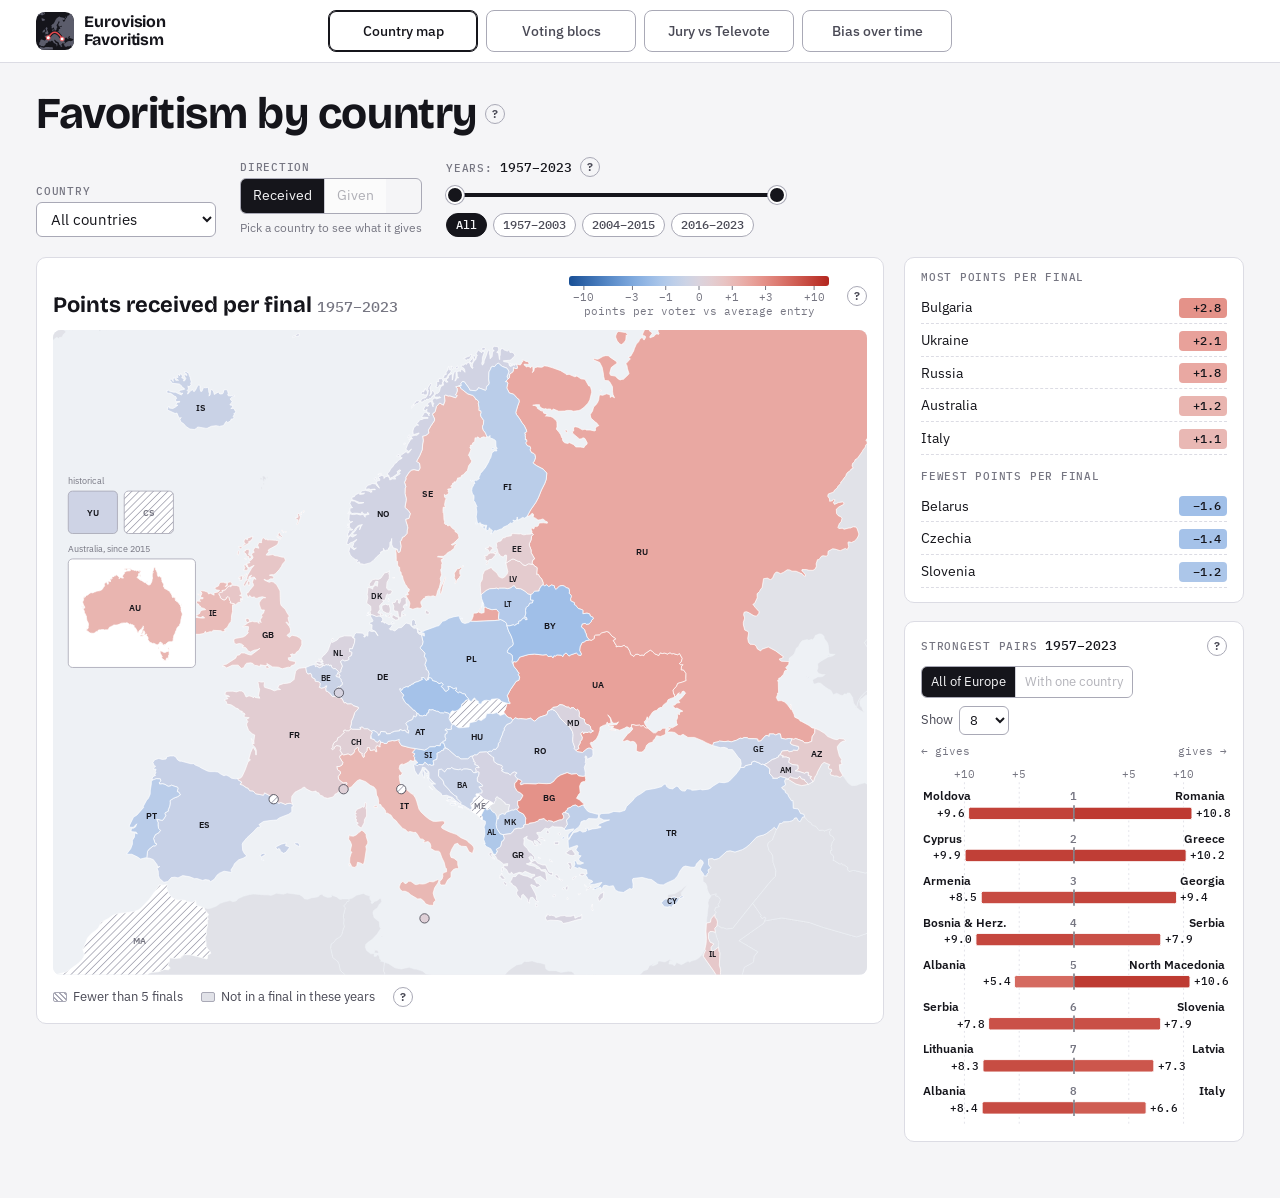
==== commit 4a09cdf2: "Map overview: points per final vs average entry on the red/blue favoritism scale Co-Authored-By: Cla" ====
--- a/index.html
+++ b/index.html
@@ -54,15 +54,15 @@
   <section class="panel" aria-label="Favoritism map">
     <div class="stage">
       <div class="stage-head">
-        <h2><span id="map-title">Total points received</span> <span class="yr" id="map-years"></span></h2>
+        <h2><span id="map-title">Points received per final</span> <span class="yr" id="map-years"></span></h2>
         <div class="ttl">
           <svg id="legend" class="legend" role="img" aria-label="Colour scale: points above or below expected, on a symmetric log scale"></svg>
           <button type="button" class="help" aria-label="About the colour scale" aria-controls="h-scale" aria-expanded="false">?</button>
         </div>
       </div>
-      <div class="mapbox"><svg id="map" role="img" aria-label="Map of Europe coloured by total points received"></svg></div>
+      <div class="mapbox"><svg id="map" role="img" aria-label="Map of Europe coloured by points received per final, compared with the average entry"></svg></div>
       <div class="keys">
-        <span class="key" id="key-selected" hidden><i class="swatch c-fg"></i>Selected country (click again for totals)</span>
+        <span class="key" id="key-selected" hidden><i class="swatch c-fg"></i>Selected country (click again to go back)</span>
         <span class="key" id="key-hatch" hidden><i class="swatch hatch"></i><span id="hatch-text">Insufficient data</span></span>
         <span class="key"><i class="swatch c-land"></i>Not in a final in these years</span>
         <button type="button" class="help" aria-label="About the map" aria-controls="h-keys" aria-expanded="false">?</button>
@@ -98,14 +98,14 @@
 
 <div class="help-pop" id="h-page" role="tooltip" hidden>
   <p><b>Favoritism</b> is the points one country gives another, minus the average the recipient received from all voters that year, averaged over their shared finals.</p>
-  <p>The map opens on the <b>total points</b> each country received in the selected years. Select a country in the list or on the map to see its favoritism; click it again to go back to the totals.</p>
+  <p>With no country selected, the map shows how many points each country received <b>per final</b>: per voting country, compared with the average entry in the same final, and averaged over the finals it was in (with the same minimum number of finals as for pairs). Select a country in the list or on the map to see its favoritism; click it again to go back.</p>
 </div>
 <div class="help-pop" id="h-years" role="tooltip" hidden>
   <p>Finals only, 1957–2023; no contest in 2020. Minimum shared finals per pair: 5 for ranges of 20+ years, 3 for 8–19 years, 1 otherwise.</p>
 </div>
 <div class="help-pop" id="h-scale" role="tooltip" hidden>
   <p>Symmetric log scale: linear near zero and logarithmic beyond ±1, so both small and large values remain distinguishable. Red and blue are symmetric.</p>
-  <p>Total points use the red half of the same colours on a square-root scale, from light (few points) to dark red (most).</p>
+  <p>The same scale is used with and without a selected country. Without one, red means more points per final than the average entry, blue fewer.</p>
 </div>
 <div class="help-pop" id="h-keys" role="tooltip" hidden>
   <p>Micro-states are shown as dots; Australia and former states in the inset boxes. Grey countries were in no final in the selected years.</p>
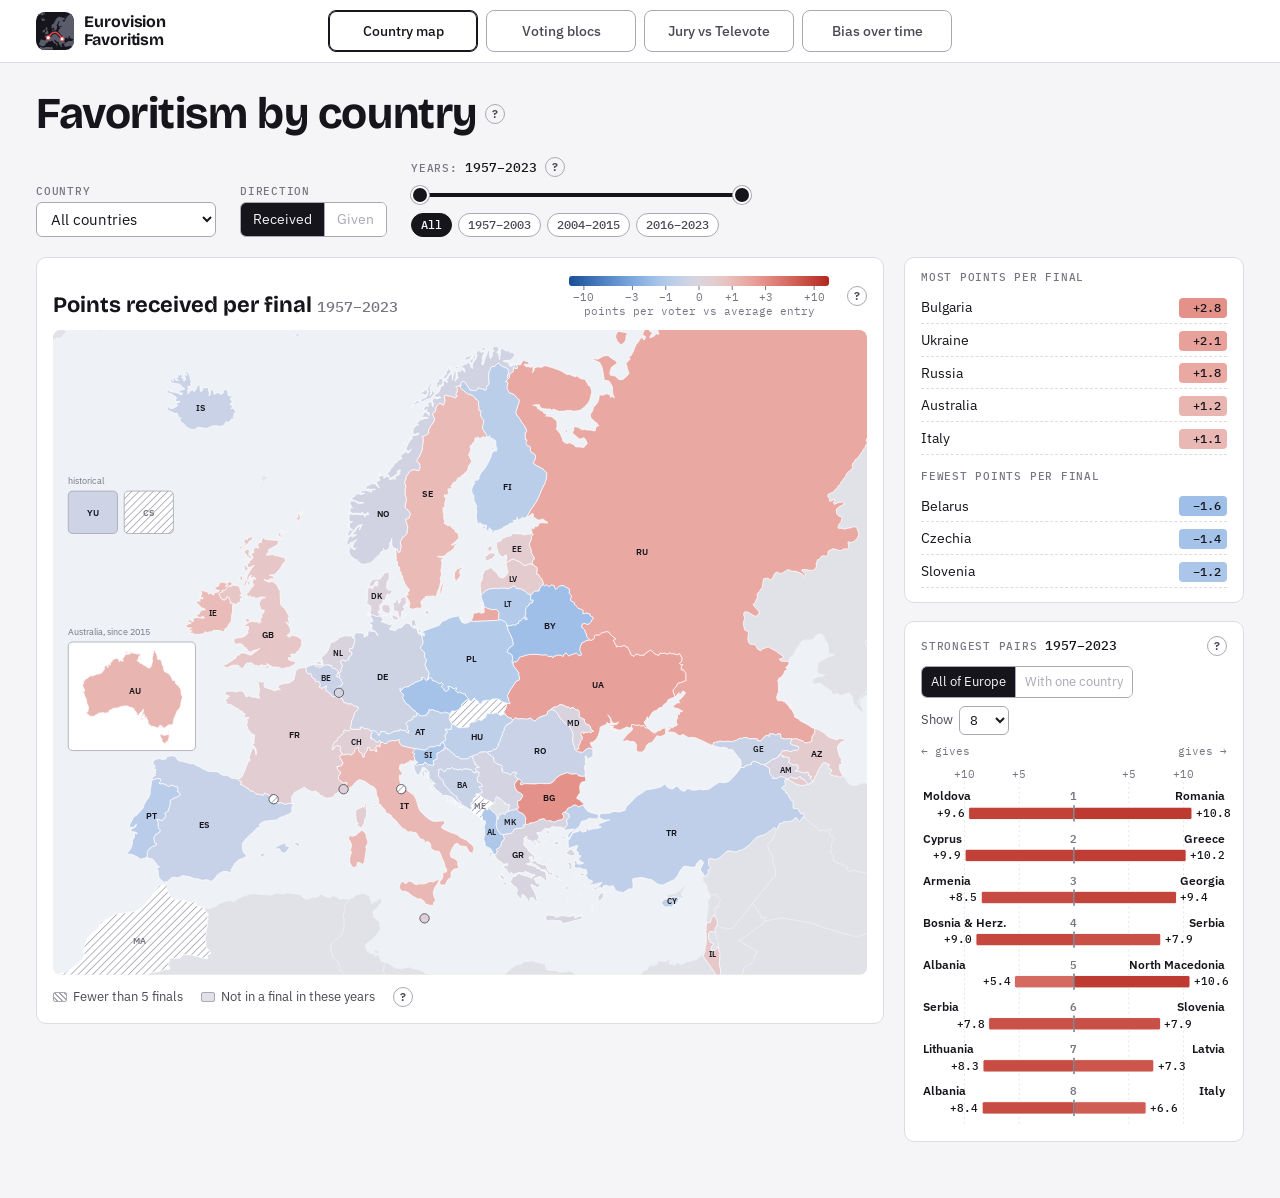
==== commit 69c57f9e: "Map: disabled Given button keeps its shape; hint moved to a tooltip so the controls don't jump Co-Au" ====
--- a/index.html
+++ b/index.html
@@ -32,9 +32,8 @@
       <span class="lbl">Direction</span>
       <div class="seg" id="direction" role="group" aria-label="Direction">
         <button type="button" data-value="in" aria-pressed="true">Received</button>
-        <button type="button" data-value="out" id="dir-out" aria-pressed="false" disabled>Given</button>
+        <button type="button" data-value="out" id="dir-out" aria-pressed="false" disabled title="Select a country to see what it gives">Given</button>
       </div>
-      <span class="hint" id="focus-hint">Pick a country to see what it gives</span>
     </div>
     <div class="ctl">
       <span class="ttl">
--- a/css/europe-map.css
+++ b/css/europe-map.css
@@ -11,5 +11,8 @@
 .map-frame { fill: var(--surface); stroke: var(--line-strong); }
 .map-note { font-size: 11px; fill: var(--muted); }
 .map-labels { pointer-events: none; font-weight: 600; }
-.country.is-absent { stroke: var(--sea); }
-.country.micro.is-absent { stroke: var(--line-strong); }
+/* countries in no final in the selected years: drawn like the countries outside Eurovision */
+.country.is-absent { fill: var(--land); stroke: var(--sea); stroke-width: .6; pointer-events: none; cursor: default; }
+.country.micro.is-absent { display: none; }
+.country.boxed.is-absent { stroke: var(--line); }
+.map-labels text.is-absent { display: none; }
--- a/css/map.css
+++ b/css/map.css
@@ -21,5 +21,4 @@
 .empty-note { font-size: 13px; fill: var(--muted); }
 #bond-chart.has-focus .pair:not(.is-on) { opacity: .3; }
 /* "Given" needs a selected country */
-.seg button:disabled { color: var(--muted); cursor: not-allowed; opacity: .55; }
-.hint { font-size: 12px; color: var(--muted); }
+.seg button:disabled { color: var(--line-strong); background: var(--surface); cursor: not-allowed; }
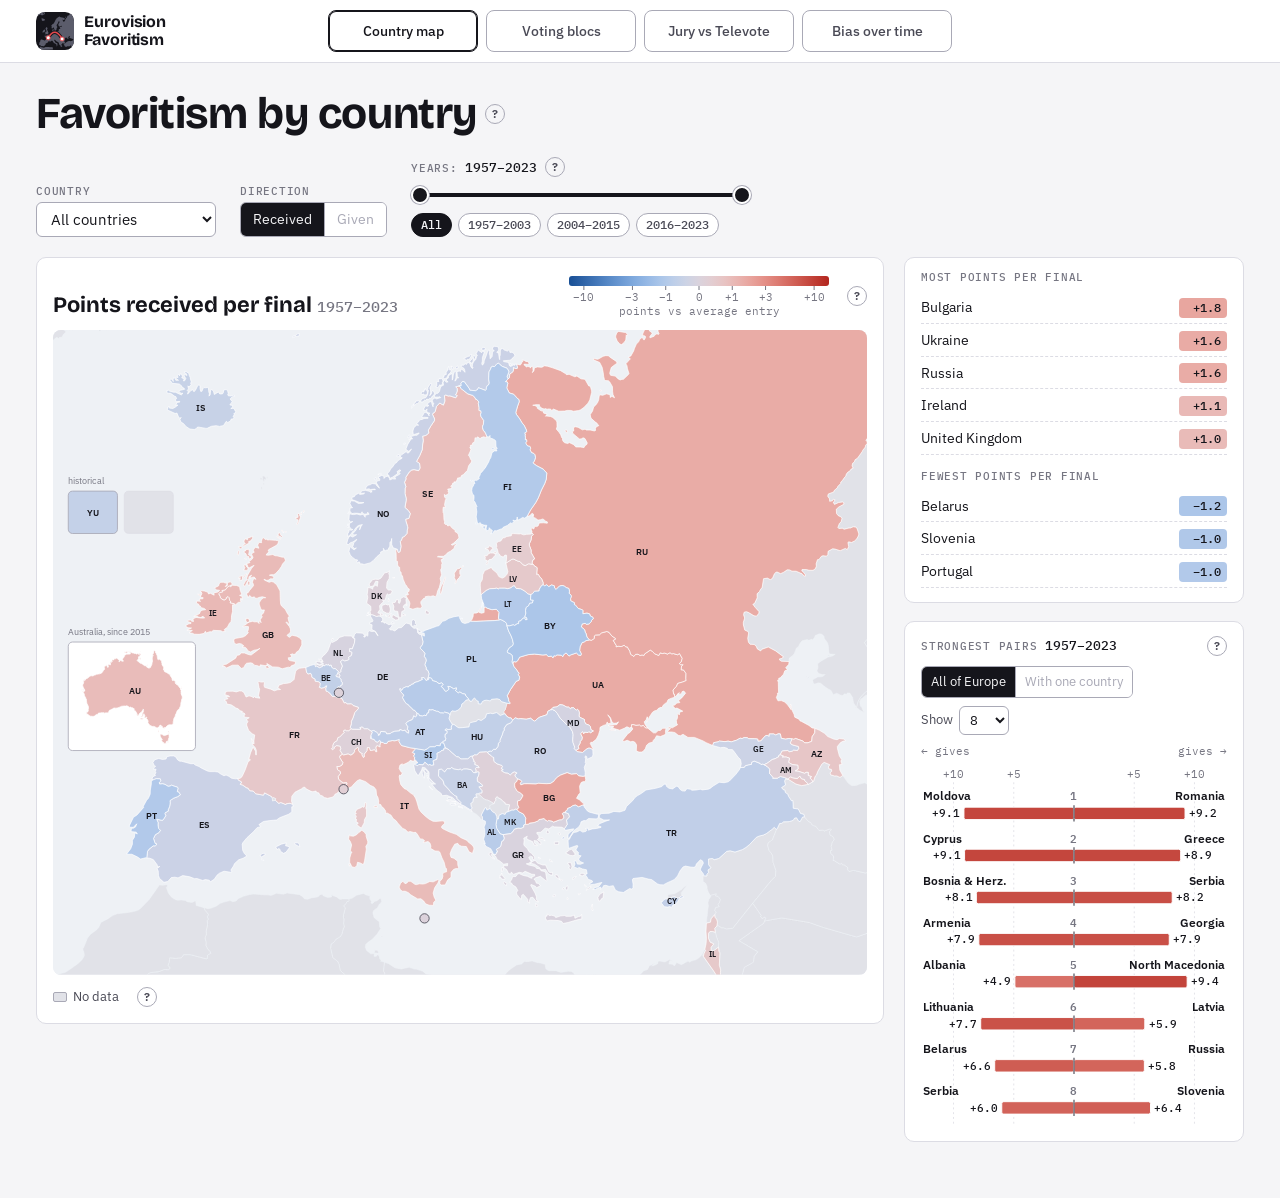
==== commit e8197015: "Standardise points to the 12-point scale; grey out countries with too little data; short tooltips an" ====
--- a/index.html
+++ b/index.html
@@ -61,9 +61,8 @@
       </div>
       <div class="mapbox"><svg id="map" role="img" aria-label="Map of Europe coloured by points received per final, compared with the average entry"></svg></div>
       <div class="keys">
-        <span class="key" id="key-selected" hidden><i class="swatch c-fg"></i>Selected country (click again to go back)</span>
-        <span class="key" id="key-hatch" hidden><i class="swatch hatch"></i><span id="hatch-text">Insufficient data</span></span>
-        <span class="key"><i class="swatch c-land"></i>Not in a final in these years</span>
+        <span class="key" id="key-selected" hidden><i class="swatch c-fg"></i>Selected country</span>
+        <span class="key"><i class="swatch c-land"></i>No data</span>
         <button type="button" class="help" aria-label="About the map" aria-controls="h-keys" aria-expanded="false">?</button>
       </div>
     </div>
@@ -96,22 +95,19 @@
 </main>
 
 <div class="help-pop" id="h-page" role="tooltip" hidden>
-  <p><b>Favoritism</b> is the points one country gives another, minus the average the recipient received from all voters that year, averaged over their shared finals.</p>
-  <p>With no country selected, the map shows how many points each country received <b>per final</b>: per voting country, compared with the average entry in the same final, and averaged over the finals it was in (with the same minimum number of finals as for pairs). Select a country in the list or on the map to see its favoritism; click it again to go back.</p>
+  <p>Favoritism: points given minus what the receiver got on average that year. No country selected: points per final vs the average entry.<br>Click a country to select it, again to go back.</p>
 </div>
 <div class="help-pop" id="h-years" role="tooltip" hidden>
-  <p>Finals only, 1957–2023; no contest in 2020. Minimum shared finals per pair: 5 for ranges of 20+ years, 3 for 8–19 years, 1 otherwise.</p>
+  <p>Finals 1957–2023, no contest in 2020. Points are standardised to the 12-point scale.</p>
 </div>
 <div class="help-pop" id="h-scale" role="tooltip" hidden>
-  <p>Symmetric log scale: linear near zero and logarithmic beyond ±1, so both small and large values remain distinguishable. Red and blue are symmetric.</p>
-  <p>The same scale is used with and without a selected country. Without one, red means more points per final than the average entry, blue fewer.</p>
+  <p>Red: more than expected. Blue: fewer. Log scale beyond ±1.</p>
 </div>
 <div class="help-pop" id="h-keys" role="tooltip" hidden>
-  <p>Micro-states are shown as dots; Australia and former states in the inset boxes. Grey countries were in no final in the selected years.</p>
+  <p>Grey: not in a final, or too few finals for an average.</p>
 </div>
 <div class="help-pop" id="h-bonds" role="tooltip" hidden>
-  <p>Pairs ranked by mutual favoritism (mean of both directions). Each bar shows the points given by the country on that side, on a shared scale from zero.</p>
-  <p>Hover a row to locate the pair on the map.</p>
+  <p>Pairs ranked by the average of both directions. Hover a row to find it on the map.</p>
 </div>
 </body>
 </html>
